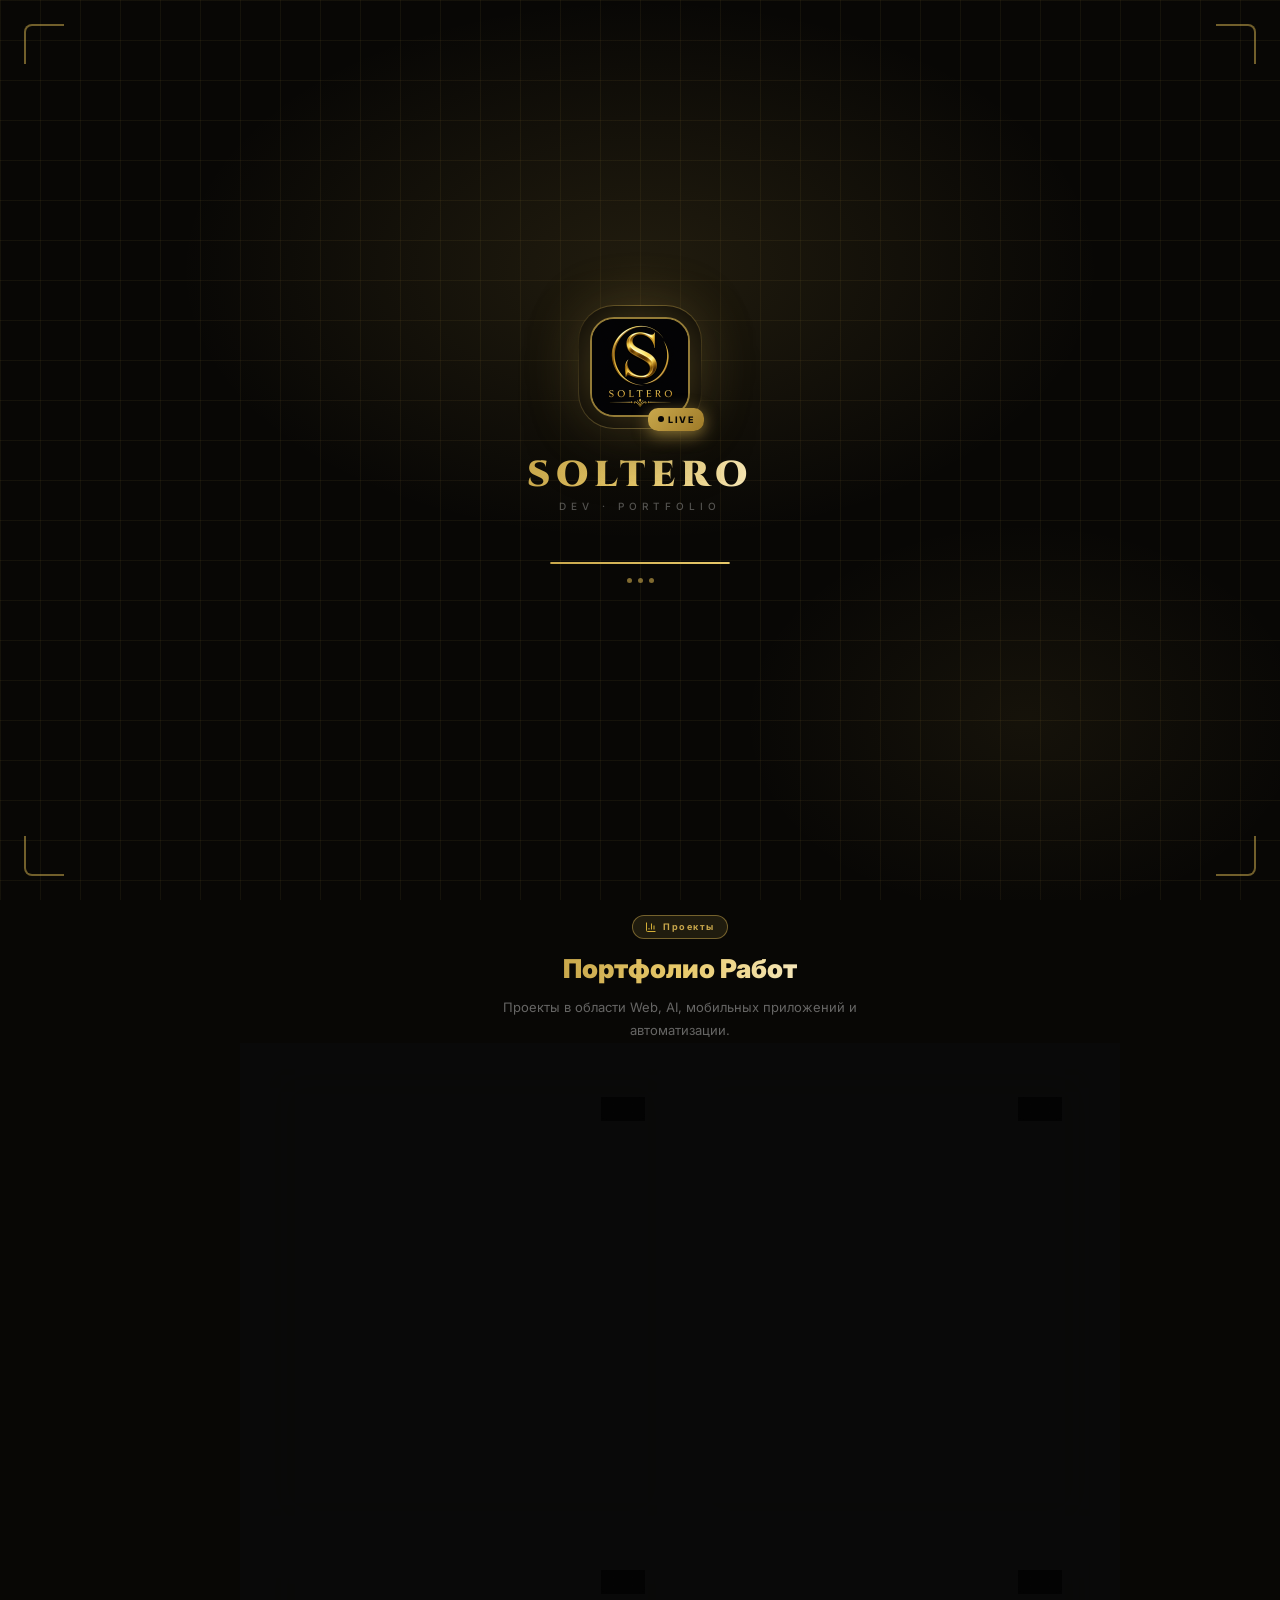
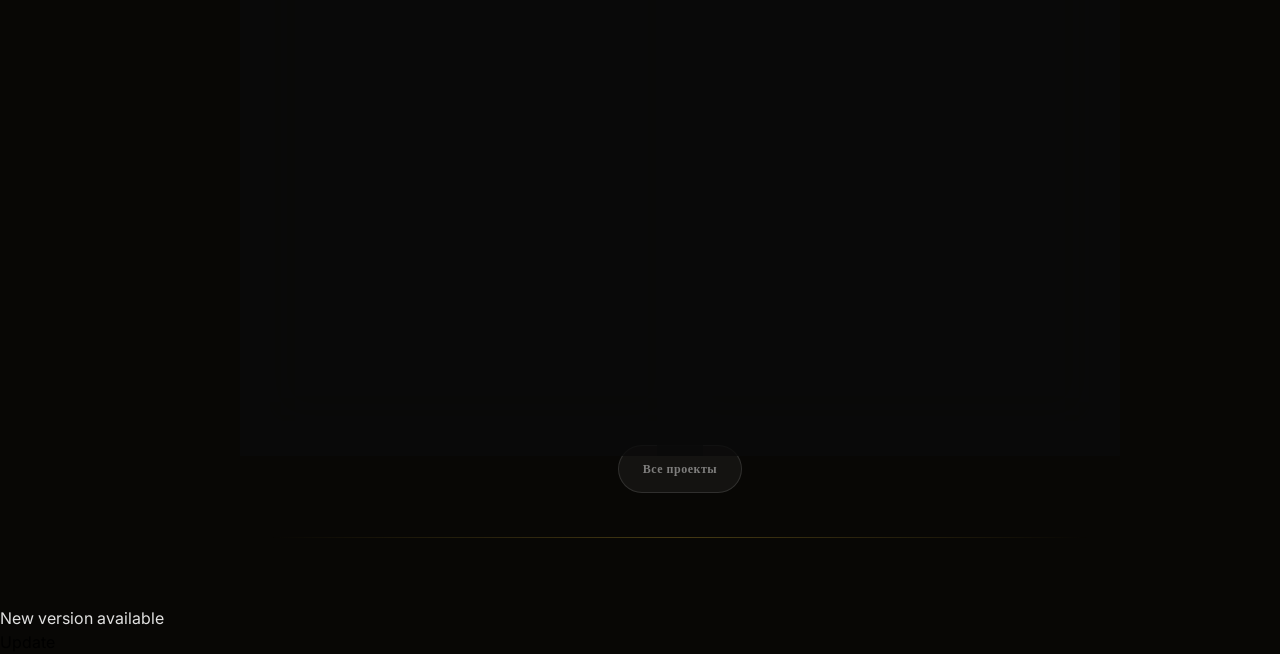
==== index.html @ d86be71a "Update index.html" ====
<!DOCTYPE html>
<html lang="ru" data-page="index">
<head>
  <meta charset="utf-8">
  <meta name="viewport" content="width=device-width, initial-scale=1.0">
  <title>Soltero Dev</title>
  <meta name="description" content="Soltero Dev — Full Stack & AI Developer. Web, Mobile & Automation solutions.">
  <meta name="theme-color" content="#080705">
  <meta name="mobile-web-app-capable" content="yes">
  <meta name="apple-mobile-web-app-capable" content="yes">
  <meta name="apple-mobile-web-app-status-bar-style" content="black-translucent">
  <meta name="apple-mobile-web-app-title" content="Soltero Dev">
  <!-- OG -->
  <meta property="og:title" content="Soltero Dev">
  <meta property="og:description" content="Full Stack & AI Developer — Web, Mobile & Automation.">
  <meta property="og:image" content="https://solteroo.github.io/Soltero/logo.png">
  <meta property="og:url" content="https://solteroo.github.io/Soltero/index.html">
  <meta property="og:type" content="website">
  <meta name="twitter:card" content="summary_large_image">
  <link rel="canonical" href="https://solteroo.github.io/Soltero/index.html">
  <link rel="icon" href="https://solteroo.github.io/Soltero/logo.png" type="image/png">
  <link rel="apple-touch-icon" href="https://solteroo.github.io/Soltero/logo.png">
  <link rel="manifest" href="https://solteroo.github.io/Soltero/manifest.json">
  <!-- Fonts: Cinzel (display) + Inter (body) + Raleway — shared across all pages via soltero.css -->
  <link rel="preconnect" href="https://fonts.googleapis.com">
  <link rel="preconnect" href="https://fonts.gstatic.com" crossorigin>
  <link href="https://fonts.googleapis.com/css2?family=Cinzel:wght@400;700;800;900&family=Inter:wght@400;500;600;700;800&family=Raleway:wght@400;500;600;700;800&display=swap" rel="stylesheet">
  <link rel="stylesheet" href="https://solteroo.github.io/Soltero/soltero.css">
  <!-- Schema -->
  <script type="application/ld+json">{"@context":"https://schema.org","@type":"WebSite","name":"Soltero Dev","url":"https://soltero.dev"}</script>
</head>
<body>

<!-- ── Scroll progress bar ─────────────────────────────────── -->
<div id="scroll-progress"><div id="scroll-progress-bar"></div></div>

<!-- ── PWA Splash (index only) ─────────────────────── -->
<div id="pwa-splash">
  <div class="splash-bg"></div>
  <div class="splash-grid"></div>
  <div class="splash-corner splash-corner-tl"></div>
  <div class="splash-corner splash-corner-tr"></div>
  <div class="splash-corner splash-corner-bl"></div>
  <div class="splash-corner splash-corner-br"></div>
  <div class="splash-logo-wrap">
    <div class="splash-ring"></div>
    <div class="splash-ring-mask"></div>
    <div class="splash-logo">
      <img src="https://solteroo.github.io/Soltero/logo.png" alt="Soltero Dev">
    </div>
    <div class="splash-badge">
      <div class="splash-badge-dot"></div>
      <span class="splash-badge-text">LIVE</span>
    </div>
  </div>
  <div class="splash-title">SOLTERO</div>
  <div class="splash-subtitle">DEV · PORTFOLIO</div>
  <div class="splash-loader">
    <div class="splash-progress-track"><div class="splash-progress-bar"></div></div>
    <div class="splash-dots">
      <div class="splash-dot"></div><div class="splash-dot"></div><div class="splash-dot"></div>
    </div>
  </div>
</div>

<!-- ── Ambient ───────────────────────────────────────── -->
<div class="bg-ambient"></div>

<!-- ── Header ───────────────────────────────────────── -->
<header class="header">
  <a href="index.html" class="header-logo">
    <div class="header-logo-icon">
      <img src="https://solteroo.github.io/Soltero/logo.png" alt="S">
    </div>
    <div class="header-logo-text">
      <div class="header-brand">SOLTERO</div>
      <div class="header-sub">DEV · PORTFOLIO</div>
    </div>
  </a>
  <div class="header-spacer"></div>
  <button class="lang-btn-trigger" onclick="openLangModal()" aria-label="Language">
    <span class="lang-flag" id="headerFlag">🇷🇺</span>
    <span class="lang-code" id="headerCode">RU</span>
    <svg class="lang-chevron" xmlns="http://www.w3.org/2000/svg" viewBox="0 0 24 24" fill="none" stroke-width="2" stroke-linecap="round" stroke-linejoin="round"><path d="m6 9 6 6 6-6"/></svg>
  </button>
</header>

<!-- ── Sidebar (desktop) ─────────────────────────────── -->
<nav class="sidebar">
  <a href="https://solteroo.github.io/Soltero/index.html" class="nav-item active">
    <div class="nav-icon"><svg xmlns="http://www.w3.org/2000/svg" viewBox="0 0 24 24" fill="none" stroke-width="2" stroke-linecap="round" stroke-linejoin="round"><path d="M15 21v-8a1 1 0 0 0-1-1h-4a1 1 0 0 0-1 1v8"/><path d="M3 10a2 2 0 0 1 .709-1.528l7-5.999a2 2 0 0 1 2.582 0l7 5.999A2 2 0 0 1 21 10v9a2 2 0 0 1-2 2H5a2 2 0 0 1-2-2z"/></svg></div>
    <span class="nav-label" data-i18n="navHome">Главная</span>
  </a>
  <a href="https://solteroo.github.io/Soltero/services.html" class="nav-item">
    <div class="nav-icon"><svg xmlns="http://www.w3.org/2000/svg" viewBox="0 0 24 24" fill="none" stroke-width="2" stroke-linecap="round" stroke-linejoin="round"><rect width="20" height="14" x="2" y="3" rx="2"/><line x1="8" x2="16" y1="21" y2="21"/><line x1="12" x2="12" y1="17" y2="21"/></svg></div>
    <span class="nav-label" data-i18n="navServices">Услуги</span>
  </a>
  <a href="https://solteroo.github.io/Soltero/projects.html" class="nav-item">
    <div class="nav-icon"><svg xmlns="http://www.w3.org/2000/svg" viewBox="0 0 24 24" fill="none" stroke-width="2" stroke-linecap="round" stroke-linejoin="round"><path d="m6 14 1.5-2.9A2 2 0 0 1 9.24 10H20a2 2 0 0 1 1.94 2.5l-1.54 6a2 2 0 0 1-1.95 1.5H4a2 2 0 0 1-2-2V5a2 2 0 0 1 2-2h3.9a2 2 0 0 1 1.69.9l.81 1.2a2 2 0 0 0 1.67.9H18a2 2 0 0 1 2 2v2"/></svg></div>
    <span class="nav-label" data-i18n="navProjects">Проекты</span>
  </a>
  <a href="https://solteroo.github.io/Soltero/contact.html" class="nav-item">
    <div class="nav-icon"><svg xmlns="http://www.w3.org/2000/svg" viewBox="0 0 24 24" fill="none" stroke-width="2" stroke-linecap="round" stroke-linejoin="round"><path d="M21 15a2 2 0 0 1-2 2H7l-4 4V5a2 2 0 0 1 2-2h14a2 2 0 0 1 2 2z"/></svg></div>
    <span class="nav-label" data-i18n="navContact">Контакты</span>
  </a>
  <a href="https://solteroo.github.io/Soltero/about.html" class="nav-item">
    <div class="nav-icon"><svg xmlns="http://www.w3.org/2000/svg" viewBox="0 0 24 24" fill="none" stroke-width="2" stroke-linecap="round" stroke-linejoin="round"><path d="M19 21v-2a4 4 0 0 0-4-4H9a4 4 0 0 0-4 4v2"/><circle cx="12" cy="7" r="4"/></svg></div>
    <span class="nav-label" data-i18n="navAbout">О нас</span>
  </a>
</nav>

<!-- ── Main ──────────────────────────────────────────── -->
<div class="main-wrap">
  <main class="page-content">
    <div class="page-inner">

      <!-- Hero Card -->
      <div class="card" style="padding:40px 28px 36px;margin-bottom:8px">
        <div class="card-glow-line"></div>
        <span class="corner corner-tl"></span><span class="corner corner-tr"></span>
        <span class="corner corner-bl"></span><span class="corner corner-br"></span>
        <div style="position:absolute;inset:0;background:radial-gradient(at 80% 20%,rgba(212,175,55,.06) 0%,transparent 50%),radial-gradient(at 20% 80%,rgba(212,175,55,.04) 0%,transparent 50%);pointer-events:none"></div>

        <!-- hero-inner gets flex-direction:column-reverse on ≤480px -->
        <div class="hero-inner" style="display:flex;align-items:flex-start;justify-content:space-between;gap:20px;position:relative">
          <!-- Text -->
          <div style="flex:1;min-width:0">
            <!-- FIX: badge-dot now green pulsing (availability indicator) -->
            <div class="badge" style="margin-bottom:18px">
              <div class="badge-dot"></div>
              <span data-i18n="heroAvailable">Доступен для работы</span>
            </div>
            <h1 style="font-family:'Cinzel',serif;font-weight:900;line-height:1.05;margin:0 0 6px">
              <span class="gold-shimmer" style="display:block;font-size:clamp(28px,7vw,50px);text-transform:uppercase;letter-spacing:4px">SOLTERO</span>
              <span style="display:block;font-size:clamp(28px,7vw,50px);color:rgba(255,255,255,.88);text-transform:uppercase;letter-spacing:4px">DEV</span>
            </h1>
            <div style="display:flex;align-items:center;gap:8px;margin:14px 0 16px;flex-wrap:wrap">
              <span style="background:linear-gradient(135deg,rgba(212,175,55,.15),rgba(212,175,55,.05));border:1px solid rgba(212,175,55,.4);border-radius:6px;padding:4px 10px;font-size:9px;font-weight:800;color:#D4AF37;letter-spacing:2px;text-transform:uppercase;font-family:'Cinzel',serif">PRO</span>
              <!-- FIX: Inter font for role/location — more readable at small size -->
              <span style="font-size:12px;color:rgba(255,255,255,.55);font-family:'Inter',sans-serif;font-weight:500" data-i18n="heroRole">Full Stack & AI Developer</span>
            </div>
            <p style="font-size:12px;color:rgba(255,255,255,.35);font-family:'Inter',sans-serif;line-height:1.8;margin-bottom:8px" data-i18n="heroLocation">Туркменистан · Удалённо</p>
            <p style="font-size:13px;color:rgba(255,255,255,.5);font-family:'Inter',sans-serif;line-height:1.85;margin-bottom:28px;max-width:300px" data-i18n="heroTagline">Web, Mobile & AI — от идеи до продакшна.</p>
            <!-- FIX: btn-primary = solid gold, btn-secondary = visible outline -->
            <div class="hero-actions" style="display:flex;align-items:center;gap:12px;flex-wrap:wrap">
              <a href="https://solteroo.github.io/Soltero/projects.js" class="btn-primary">
                <span data-i18n="heroBtnWork">Посмотреть работы</span>
                <svg width="13" height="13" viewBox="0 0 24 24" fill="none" stroke="currentColor" stroke-width="2.5"><path d="M5 12h14"/><path d="m12 5 7 7-7 7"/></svg>
              </a>
              <a href="https://solteroo.github.io/Soltero/contact.html" class="btn-secondary" data-i18n="heroBtnContact">Написать</a>
            </div>
          </div>
          <!-- Avatar -->
          <div class="avatar-wrap float-3d">
            <div class="avatar-ring"></div>
            <div class="avatar-ring-mask"></div>
            <div class="avatar-img" style="width:clamp(110px,22vw,155px);height:clamp(110px,22vw,155px)">
              <img src="https://solteroo.github.io/Soltero/logo.png" alt="Soltero Dev">
              <div style="position:absolute;inset:0;background:linear-gradient(transparent 60%,rgba(212,175,55,.15) 100%);pointer-events:none"></div>
            </div>
            <div class="avatar-stat" style="bottom:-16px;right:-16px">
              <div class="avatar-stat-num">24+</div>
              <div class="avatar-stat-lbl" data-i18n="statProjects">Проекты</div>
            </div>
            <div class="avatar-stat" style="top:-12px;left:-20px">
              <div class="avatar-stat-num">3+</div>
              <div class="avatar-stat-lbl" data-i18n="statYears">Лет</div>
            </div>
          </div>
        </div>

        <!-- Tech bar — Inter for tech names -->
        <div class="tech-bar" style="margin-top:32px">
          <div class="tech-item" style="color:#111;text-shadow:0 0 10px rgba(212,175,55,.376)">React</div>
          <div class="tech-item" style="color:#222;text-shadow:0 0 10px rgba(201,168,76,.376)">Python</div>
          <div class="tech-item" style="color:#333;text-shadow:0 0 10px rgba(255,215,0,.376)">OpenAI</div>
          <div class="tech-item" style="color:#444;text-shadow:0 0 10px rgba(232,184,75,.376)">Node.js</div>
          <div class="tech-item" style="color:#B8941F;text-shadow:0 0 10px rgba(184,148,31,.376)">Figma</div>
        </div>
      </div>

      <!-- Skills row -->
      <div class="section-divider">
        <div class="divider-line"></div>
        <div class="divider-icon">
          <div class="divider-diamond"></div>
          <div class="divider-diamond"></div>
        </div>
        <div class="divider-line right"></div>
      </div>
      <!-- FIX: skill buttons in 2-row wrap on mobile, 2×2 grid instead of horizontal scroll -->
      <div style="display:flex;gap:10px;justify-content:center;flex-wrap:wrap;margin-bottom:16px">
        <button class="skill-btn active" onclick="setSkill(this)"><div class="skill-btn-icon"><svg xmlns="http://www.w3.org/2000/svg" viewBox="0 0 24 24" fill="none" stroke-width="2" stroke-linecap="round" stroke-linejoin="round"><path d="M12 5a3 3 0 1 0-5.997.125 4 4 0 0 0-2.526 5.77 4 4 0 0 0 .556 6.588A4 4 0 1 0 12 18Z"/><path d="M12 5a3 3 0 1 1 5.997.125 4 4 0 0 1 2.526 5.77 4 4 0 0 1-.556 6.588A4 4 0 1 1 12 18Z"/></svg></div><span class="skill-btn-label" data-i18n="skillAi">AI</span></button>
        <button class="skill-btn" onclick="setSkill(this)"><div class="skill-btn-icon"><svg xmlns="http://www.w3.org/2000/svg" viewBox="0 0 24 24" fill="none" stroke-width="2" stroke-linecap="round" stroke-linejoin="round"><path d="m18 16 4-4-4-4"/><path d="m6 8-4 4 4 4"/><path d="m14.5 4-5 16"/></svg></div><span class="skill-btn-label" data-i18n="skillWeb">Web</span></button>
        <button class="skill-btn" onclick="setSkill(this)"><div class="skill-btn-icon"><svg xmlns="http://www.w3.org/2000/svg" viewBox="0 0 24 24" fill="none" stroke-width="2" stroke-linecap="round" stroke-linejoin="round"><circle cx="13.5" cy="6.5" r=".5" fill="currentColor"/><circle cx="17.5" cy="10.5" r=".5" fill="currentColor"/><circle cx="8.5" cy="7.5" r=".5" fill="currentColor"/><circle cx="6.5" cy="12.5" r=".5" fill="currentColor"/><path d="M12 2C6.5 2 2 6.5 2 12s4.5 10 10 10c.926 0 1.648-.746 1.648-1.688 0-.437-.18-.835-.437-1.125-.29-.289-.438-.652-.438-1.125a1.64 1.64 0 0 1 1.668-1.668h1.996c3.051 0 5.555-2.503 5.555-5.554C21.965 6.012 17.461 2 12 2z"/></svg></div><span class="skill-btn-label" data-i18n="skillDesign">Дизайн</span></button>
        <button class="skill-btn" onclick="setSkill(this)"><div class="skill-btn-icon"><svg xmlns="http://www.w3.org/2000/svg" viewBox="0 0 24 24" fill="none" stroke-width="2" stroke-linecap="round" stroke-linejoin="round"><path d="M4 14a1 1 0 0 1-.78-1.63l9.9-10.2a.5.5 0 0 1 .86.46l-1.92 6.02A1 1 0 0 0 13 10h7a1 1 0 0 1 .78 1.63l-9.9 10.2a.5.5 0 0 1-.86-.46l1.92-6.02A1 1 0 0 0 11 14z"/></svg></div><span class="skill-btn-label" data-i18n="skillAuto">Авто</span></button>
        <button class="skill-btn" onclick="setSkill(this)"><div class="skill-btn-icon"><svg xmlns="http://www.w3.org/2000/svg" viewBox="0 0 24 24" fill="none" stroke-width="2" stroke-linecap="round" stroke-linejoin="round"><rect width="14" height="20" x="5" y="2" rx="2" ry="2"/><path d="M12 18h.01"/></svg></div><span class="skill-btn-label" data-i18n="skillMobile">Мобил</span></button>
      </div>

      <!-- Stats — 8px spacing grid applied -->
      <div class="stats-row">
        <div class="stat-cell"><div class="stat-num">24+</div><div class="stat-lbl" data-i18n="statProjects">Проекты</div></div>
        <div class="stat-cell"><div class="stat-num">3+</div><div class="stat-lbl" data-i18n="statYears">Лет</div></div>
        <div class="stat-cell"><div class="stat-num">18+</div><div class="stat-lbl" data-i18n="statClients">Клиентов</div></div>
        <div class="stat-cell"><div class="stat-num">99%</div><div class="stat-lbl" data-i18n="statSatisfied">Довольных</div></div>
      </div>

      <!-- Projects preview -->
      <div class="section-divider">
        <div class="divider-line"></div>
        <div class="divider-icon">
          <div class="divider-diamond"></div>
          <div class="divider-diamond"></div>
        </div>
        <div class="divider-line right"></div>
      </div>
      <div style="text-align:center;margin-bottom:28px">
        <div class="badge" style="margin-bottom:14px;display:inline-flex">
          <svg width="12" height="12" viewBox="0 0 24 24" fill="none" stroke="#D4AF37" stroke-width="2"><path d="M3 3v16a2 2 0 0 0 2 2h16"/><path d="M18 17V9"/><path d="M13 17V5"/><path d="M8 17v-3"/></svg>
          <span data-i18n="sectionProjects">Проекты</span>
        </div>
        <h2 style="font-family:'Cinzel',serif;font-weight:900;font-size:clamp(18px,4vw,26px);color:#fff;margin:0 0 10px">
           <span class="gold-shimmer"> <span data-i18n="portfolioTitle">Портфолио</span>
           <span data-i18n="portfolioSub">Работ</span></span>
        </h2>
        <!-- FIX: Inter for body descriptions -->
        <p style="font-size:13px;font-family:'Inter',sans-serif;color:rgba(255,255,255,.38);max-width:360px;margin:0 auto;line-height:1.75" data-i18n="portfolioDesc">Проекты в области Web, AI, мобильных приложений и автоматизации.</p>
      </div>
      <div id="projectsGrid"></div>
      <div style="text-align:center;margin-top:24px">
        <a href="https://solteroo.github.io/Soltero/projects.html" class="btn-secondary" data-i18n="viewAllProjects">Все проекты</a>
      </div>

      <!-- Divider -->
      <div style="height:1px;background:linear-gradient(90deg,transparent,rgba(212,175,55,.3),transparent);margin:44px 0"></div>

    </div>
  </main>
</div>

<!-- ── Bottom Nav ────────────────────────────────────── -->
<nav class="bottom-nav">
  <a href="https://solteroo.github.io/Soltero/index.html" class="bnav-item active">
    <div class="bnav-icon"><svg xmlns="http://www.w3.org/2000/svg" viewBox="0 0 24 24" fill="none" stroke-width="2" stroke-linecap="round" stroke-linejoin="round"><path d="M15 21v-8a1 1 0 0 0-1-1h-4a1 1 0 0 0-1 1v8"/><path d="M3 10a2 2 0 0 1 .709-1.528l7-5.999a2 2 0 0 1 2.582 0l7 5.999A2 2 0 0 1 21 10v9a2 2 0 0 1-2 2H5a2 2 0 0 1-2-2z"/></svg></div>
    <span class="bnav-label" data-i18n="navHome">Главная</span>
  </a>
  <a href="https://solteroo.github.io/Soltero/services.html" class="bnav-item">
    <div class="bnav-icon"><svg xmlns="http://www.w3.org/2000/svg" viewBox="0 0 24 24" fill="none" stroke-width="2" stroke-linecap="round" stroke-linejoin="round"><rect width="20" height="14" x="2" y="3" rx="2"/><line x1="8" x2="16" y1="21" y2="21"/><line x1="12" x2="12" y1="17" y2="21"/></svg></div>
    <span class="bnav-label" data-i18n="navServices">Услуги</span>
  </a>
  <a href="https://solteroo.github.io/Soltero/projects.html" class="bnav-item">
    <div class="bnav-icon"><svg xmlns="http://www.w3.org/2000/svg" viewBox="0 0 24 24" fill="none" stroke-width="2" stroke-linecap="round" stroke-linejoin="round"><path d="m6 14 1.5-2.9A2 2 0 0 1 9.24 10H20a2 2 0 0 1 1.94 2.5l-1.54 6a2 2 0 0 1-1.95 1.5H4a2 2 0 0 1-2-2V5a2 2 0 0 1 2-2h3.9a2 2 0 0 1 1.69.9l.81 1.2a2 2 0 0 0 1.67.9H18a2 2 0 0 1 2 2v2"/></svg></div>
    <span class="bnav-label" data-i18n="navProjects">Проекты</span>
  </a>
  <a href="https://solteroo.github.io/Soltero/contact.html" class="bnav-item">
    <div class="bnav-icon"><svg xmlns="http://www.w3.org/2000/svg" viewBox="0 0 24 24" fill="none" stroke-width="2" stroke-linecap="round" stroke-linejoin="round"><path d="M21 15a2 2 0 0 1-2 2H7l-4 4V5a2 2 0 0 1 2-2h14a2 2 0 0 1 2 2z"/></svg></div>
    <span class="bnav-label" data-i18n="navContact">Контакты</span>
  </a>
  <a href="https://solteroo.github.io/Soltero/about.html" class="bnav-item">
    <div class="bnav-icon"><svg xmlns="http://www.w3.org/2000/svg" viewBox="0 0 24 24" fill="none" stroke-width="2" stroke-linecap="round" stroke-linejoin="round"><path d="M19 21v-2a4 4 0 0 0-4-4H9a4 4 0 0 0-4 4v2"/><circle cx="12" cy="7" r="4"/></svg></div>
    <span class="bnav-label" data-i18n="navAbout">О нас</span>
  </a>
</nav>

<!-- ── Lang overlay ──────────────────────────────────── -->
<div id="lang-overlay">
  <div class="lang-modal">
    <div class="lang-modal-title" data-i18n="chooseLang">Выберите язык</div>
    <div class="lang-options">
      <div class="lang-option" data-lang="tk" onclick="setLang('tk')">
        <span class="lang-option-flag">🇹🇲</span>
        <span class="lang-option-name">Türkmençe</span>
        <svg class="lang-option-check" width="16" height="16" viewBox="0 0 24 24" fill="none" stroke="currentColor" stroke-width="2.5"><path d="m20 6-11 11-5-5"/></svg>
      </div>
      <div class="lang-option active" data-lang="ru" onclick="setLang('ru')">
        <span class="lang-option-flag">🇷🇺</span>
        <span class="lang-option-name">Русский</span>
        <svg class="lang-option-check" width="16" height="16" viewBox="0 0 24 24" fill="none" stroke="currentColor" stroke-width="2.5"><path d="m20 6-11 11-5-5"/></svg>
      </div>
      <div class="lang-option" data-lang="en" onclick="setLang('en')">
        <span class="lang-option-flag">🇬🇧</span>
        <span class="lang-option-name">English</span>
        <svg class="lang-option-check" width="16" height="16" viewBox="0 0 24 24" fill="none" stroke="currentColor" stroke-width="2.5"><path d="m20 6-11 11-5-5"/></svg>
      </div>
    </div>
  </div>
</div>

<!-- ── Scripts ───────────────────────────────────────── -->
<script src="https://solteroo.github.io/Soltero/pwa.js"></script>
<script src="https://solteroo.github.io/Soltero/i18n.js"></script>
<script src="https://solteroo.github.io/Soltero/projects.js"></script>
<script src="https://solteroo.github.io/Soltero/app.js"></script>
<script>
  // Skill button toggle
  function setSkill(btn) {
    document.querySelectorAll(".skill-btn").forEach(b => b.classList.remove("active"));
    btn.classList.add("active");
  }

  // Scroll progress bar
  window.addEventListener("scroll", () => {
    const scrollTop = window.scrollY;
    const docHeight = document.documentElement.scrollHeight - window.innerHeight;
    const pct = docHeight > 0 ? (scrollTop / docHeight) * 100 : 0;
    const bar = document.getElementById("scroll-progress-bar");
    if (bar) bar.style.width = pct + "%";
  }, { passive: true });

  // PWA splash
  window.addEventListener("load", () => {
    setTimeout(() => {
      const s = document.getElementById("pwa-splash");
      if (s) {
        s.classList.add("hidden");
        setTimeout(() => s.remove(), 700);
      }
    }, 2200);
  });
  if ('serviceWorker' in navigator) {
  navigator.serviceWorker.register('https://solteroo.github.io/Soltero/sw.js')
  }
</script>
</body>
</html>
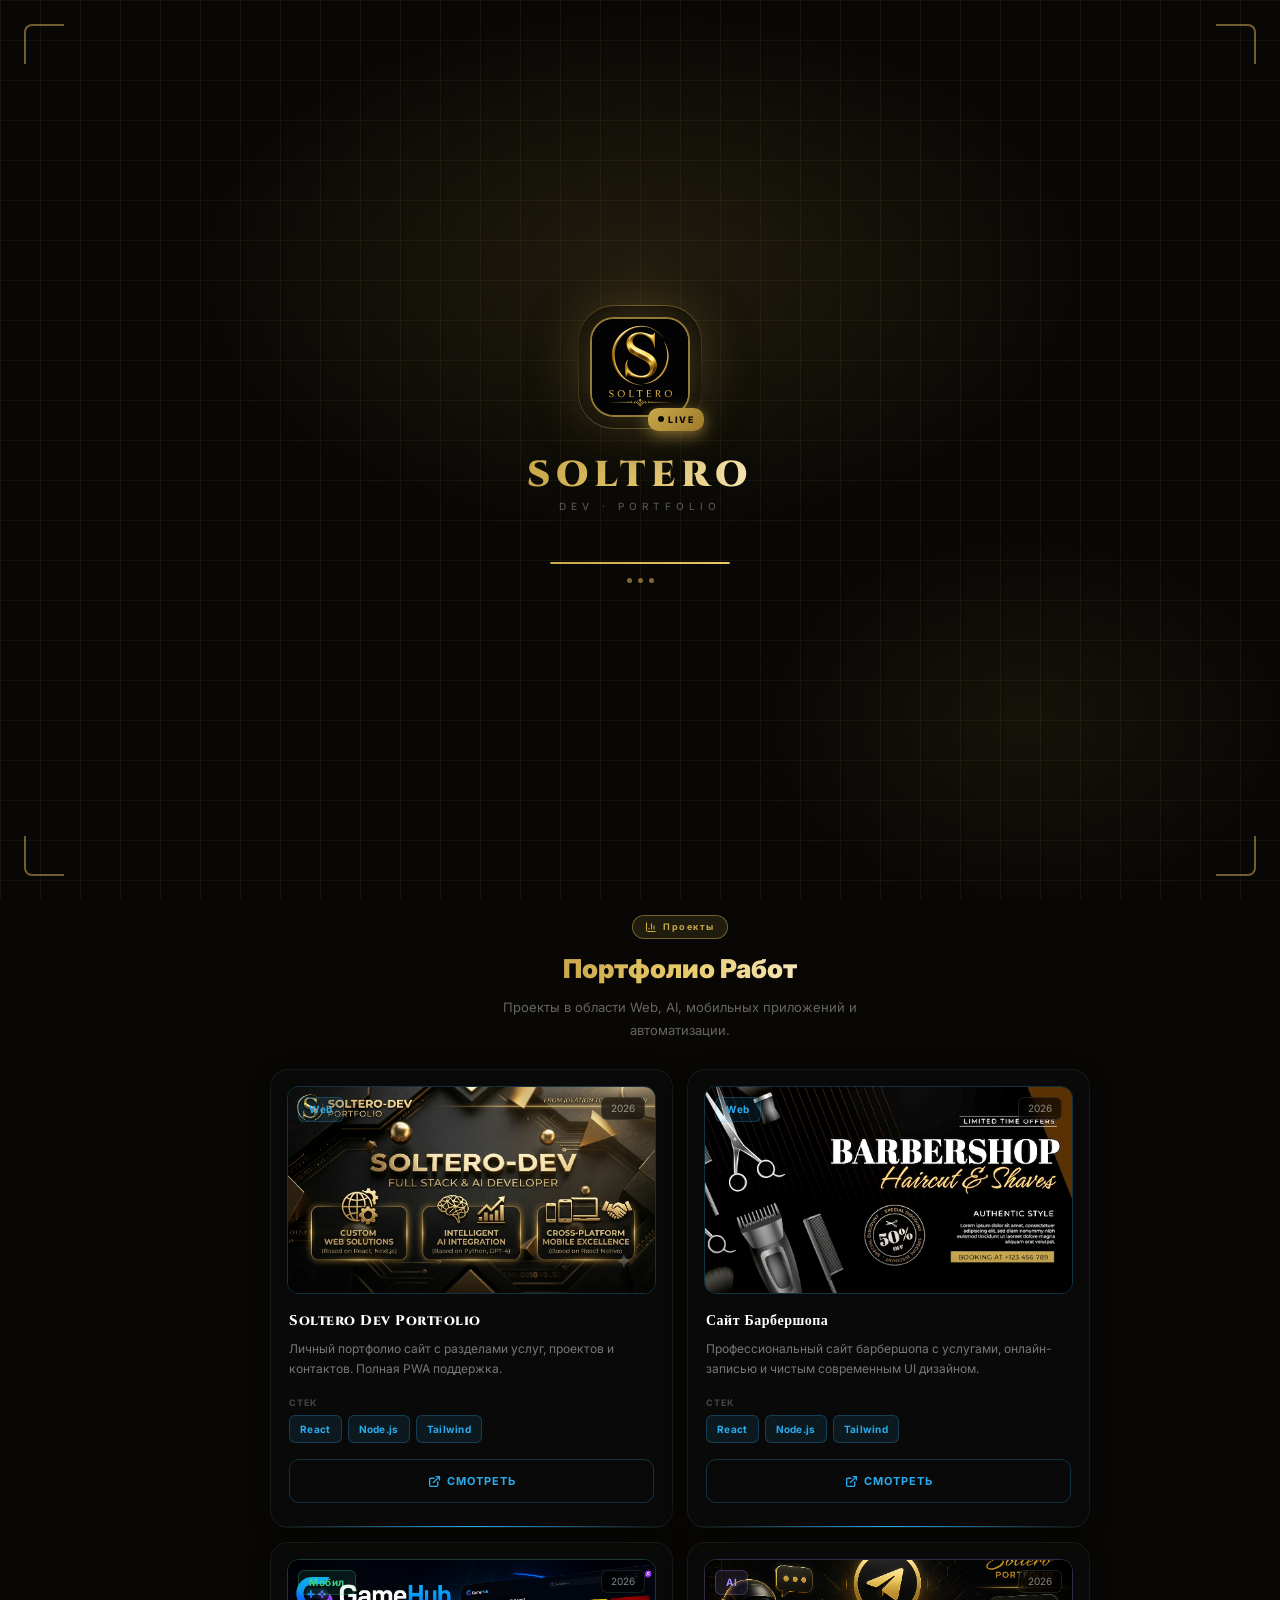
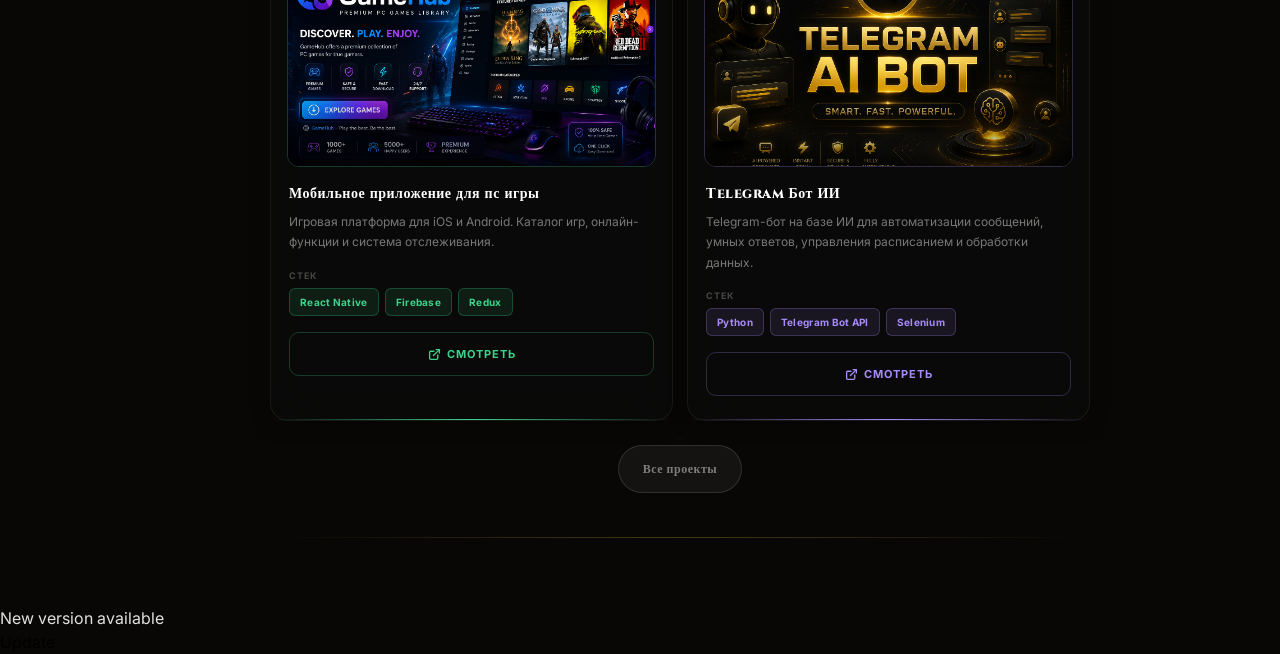
==== commit 40e24f7f: "Update index.html" ====
--- a/index.html
+++ b/index.html
@@ -143,7 +143,7 @@
             <p style="font-size:13px;color:rgba(255,255,255,.5);font-family:'Inter',sans-serif;line-height:1.85;margin-bottom:28px;max-width:300px" data-i18n="heroTagline">Web, Mobile & AI — от идеи до продакшна.</p>
             <!-- FIX: btn-primary = solid gold, btn-secondary = visible outline -->
             <div class="hero-actions" style="display:flex;align-items:center;gap:12px;flex-wrap:wrap">
-              <a href="https://solteroo.github.io/Soltero/projects.js" class="btn-primary">
+              <a href="https://solteroo.github.io/Soltero/projects.js?v=1" class="btn-primary">
                 <span data-i18n="heroBtnWork">Посмотреть работы</span>
                 <svg width="13" height="13" viewBox="0 0 24 24" fill="none" stroke="currentColor" stroke-width="2.5"><path d="M5 12h14"/><path d="m12 5 7 7-7 7"/></svg>
               </a>
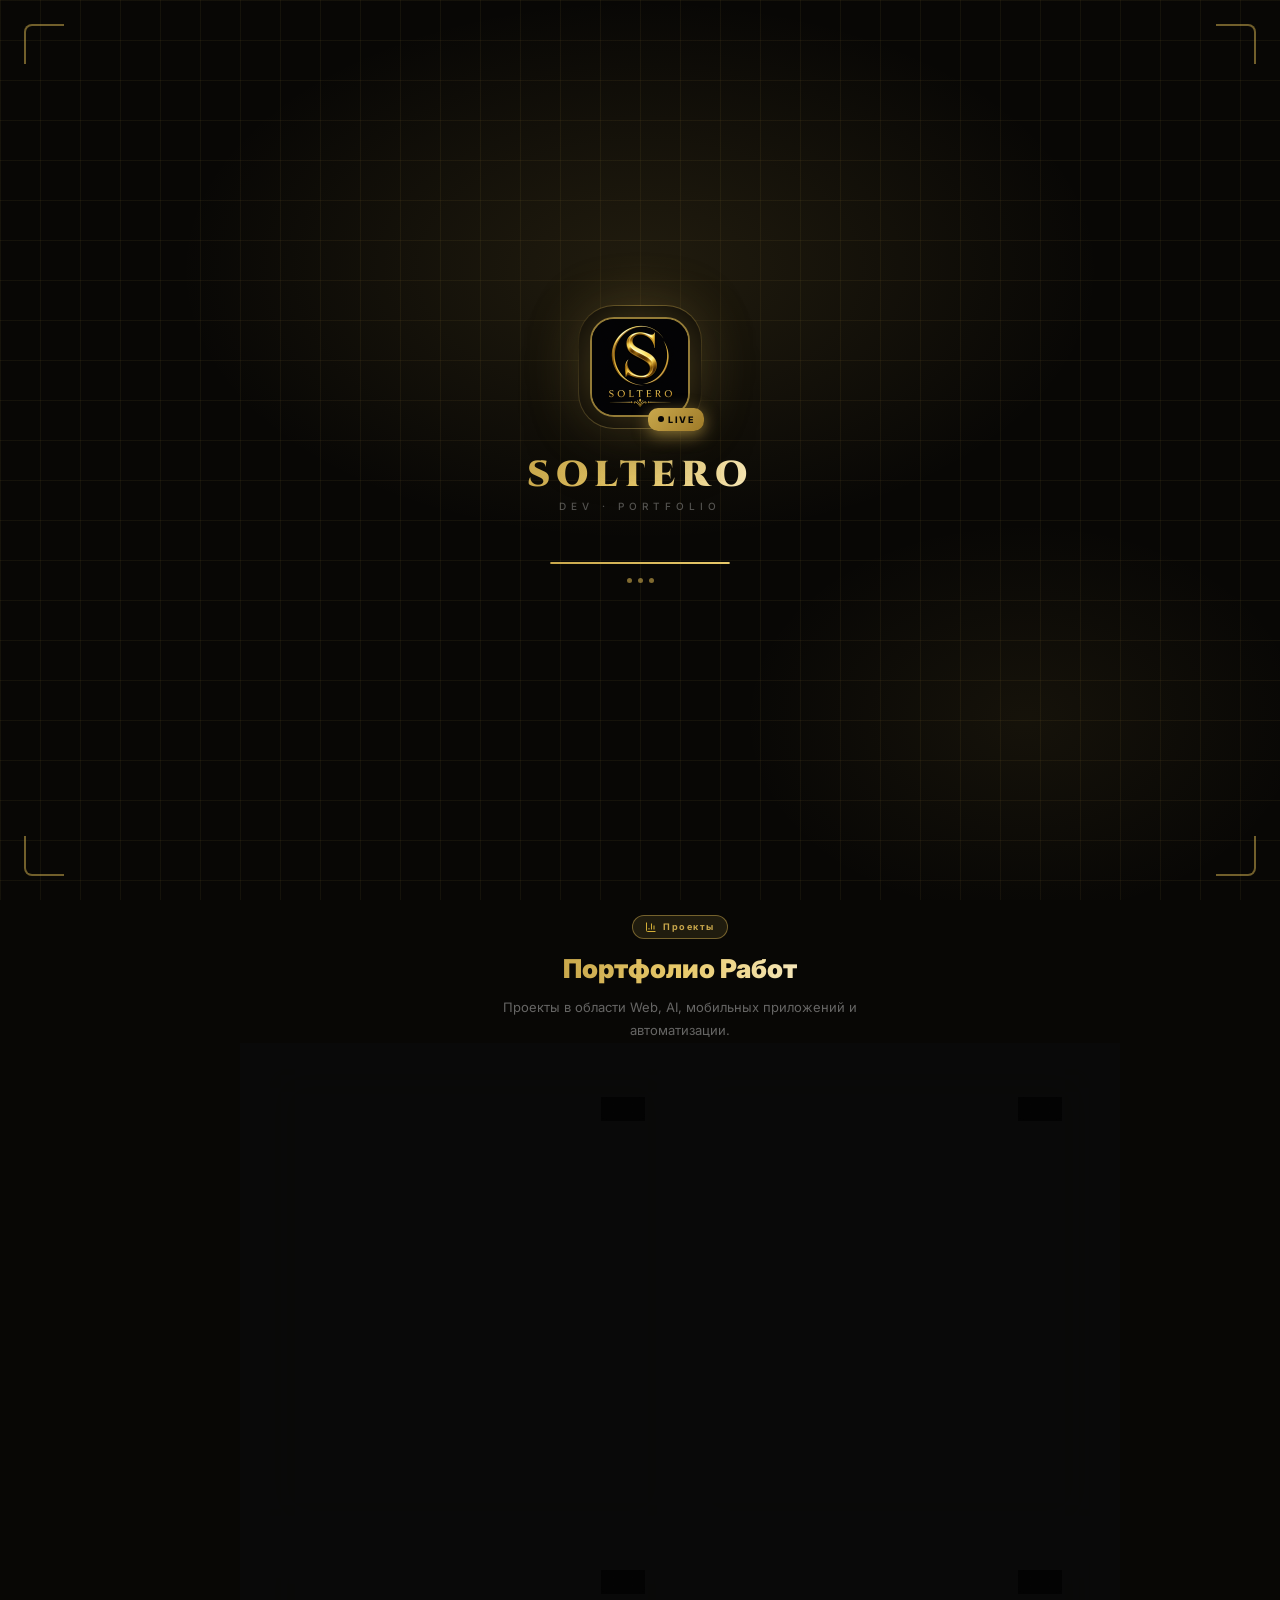
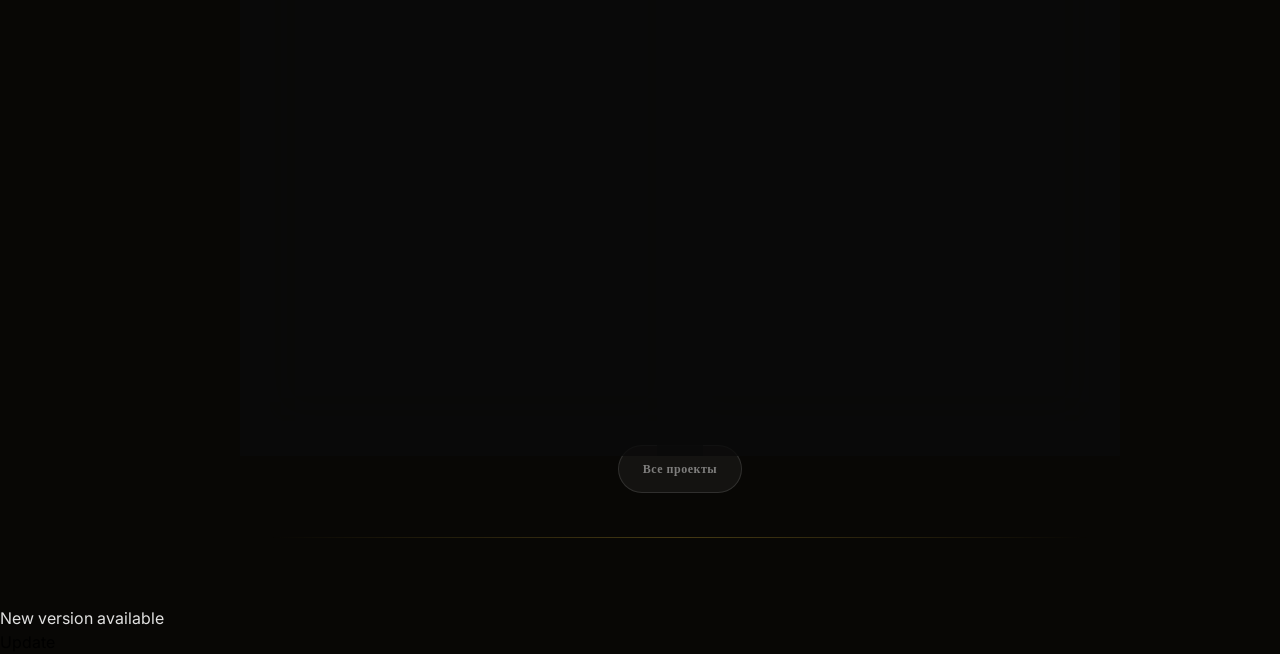
==== commit f757c888: "Update index.html" ====
--- a/index.html
+++ b/index.html
@@ -14,10 +14,10 @@
   <meta property="og:title" content="Soltero Dev">
   <meta property="og:description" content="Full Stack & AI Developer — Web, Mobile & Automation.">
   <meta property="og:image" content="https://solteroo.github.io/Soltero/logo.png">
-  <meta property="og:url" content="https://solteroo.github.io/Soltero/index.html">
+  <meta property="og:url" content="https://solteroo.github.io/Soltero/">
   <meta property="og:type" content="website">
   <meta name="twitter:card" content="summary_large_image">
-  <link rel="canonical" href="https://solteroo.github.io/Soltero/index.html">
+  <link rel="canonical" href="https://solteroo.github.io/Soltero/">
   <link rel="icon" href="https://solteroo.github.io/Soltero/logo.png" type="image/png">
   <link rel="apple-touch-icon" href="https://solteroo.github.io/Soltero/logo.png">
   <link rel="manifest" href="https://solteroo.github.io/Soltero/manifest.json">
@@ -68,7 +68,7 @@
 
 <!-- ── Header ───────────────────────────────────────── -->
 <header class="header">
-  <a href="index.html" class="header-logo">
+  <a href="https://solteroo.github.io/Soltero/" class="header-logo">
     <div class="header-logo-icon">
       <img src="https://solteroo.github.io/Soltero/logo.png" alt="S">
     </div>
@@ -143,7 +143,7 @@
             <p style="font-size:13px;color:rgba(255,255,255,.5);font-family:'Inter',sans-serif;line-height:1.85;margin-bottom:28px;max-width:300px" data-i18n="heroTagline">Web, Mobile & AI — от идеи до продакшна.</p>
             <!-- FIX: btn-primary = solid gold, btn-secondary = visible outline -->
             <div class="hero-actions" style="display:flex;align-items:center;gap:12px;flex-wrap:wrap">
-              <a href="https://solteroo.github.io/Soltero/projects.js?v=1" class="btn-primary">
+              <a href="https://solteroo.github.io/Soltero/projects.html" class="btn-primary">
                 <span data-i18n="heroBtnWork">Посмотреть работы</span>
                 <svg width="13" height="13" viewBox="0 0 24 24" fill="none" stroke="currentColor" stroke-width="2.5"><path d="M5 12h14"/><path d="m12 5 7 7-7 7"/></svg>
               </a>
@@ -240,7 +240,7 @@
 
 <!-- ── Bottom Nav ────────────────────────────────────── -->
 <nav class="bottom-nav">
-  <a href="https://solteroo.github.io/Soltero/index.html" class="bnav-item active">
+  <a href="https://solteroo.github.io/Soltero/" class="bnav-item active">
     <div class="bnav-icon"><svg xmlns="http://www.w3.org/2000/svg" viewBox="0 0 24 24" fill="none" stroke-width="2" stroke-linecap="round" stroke-linejoin="round"><path d="M15 21v-8a1 1 0 0 0-1-1h-4a1 1 0 0 0-1 1v8"/><path d="M3 10a2 2 0 0 1 .709-1.528l7-5.999a2 2 0 0 1 2.582 0l7 5.999A2 2 0 0 1 21 10v9a2 2 0 0 1-2 2H5a2 2 0 0 1-2-2z"/></svg></div>
     <span class="bnav-label" data-i18n="navHome">Главная</span>
   </a>
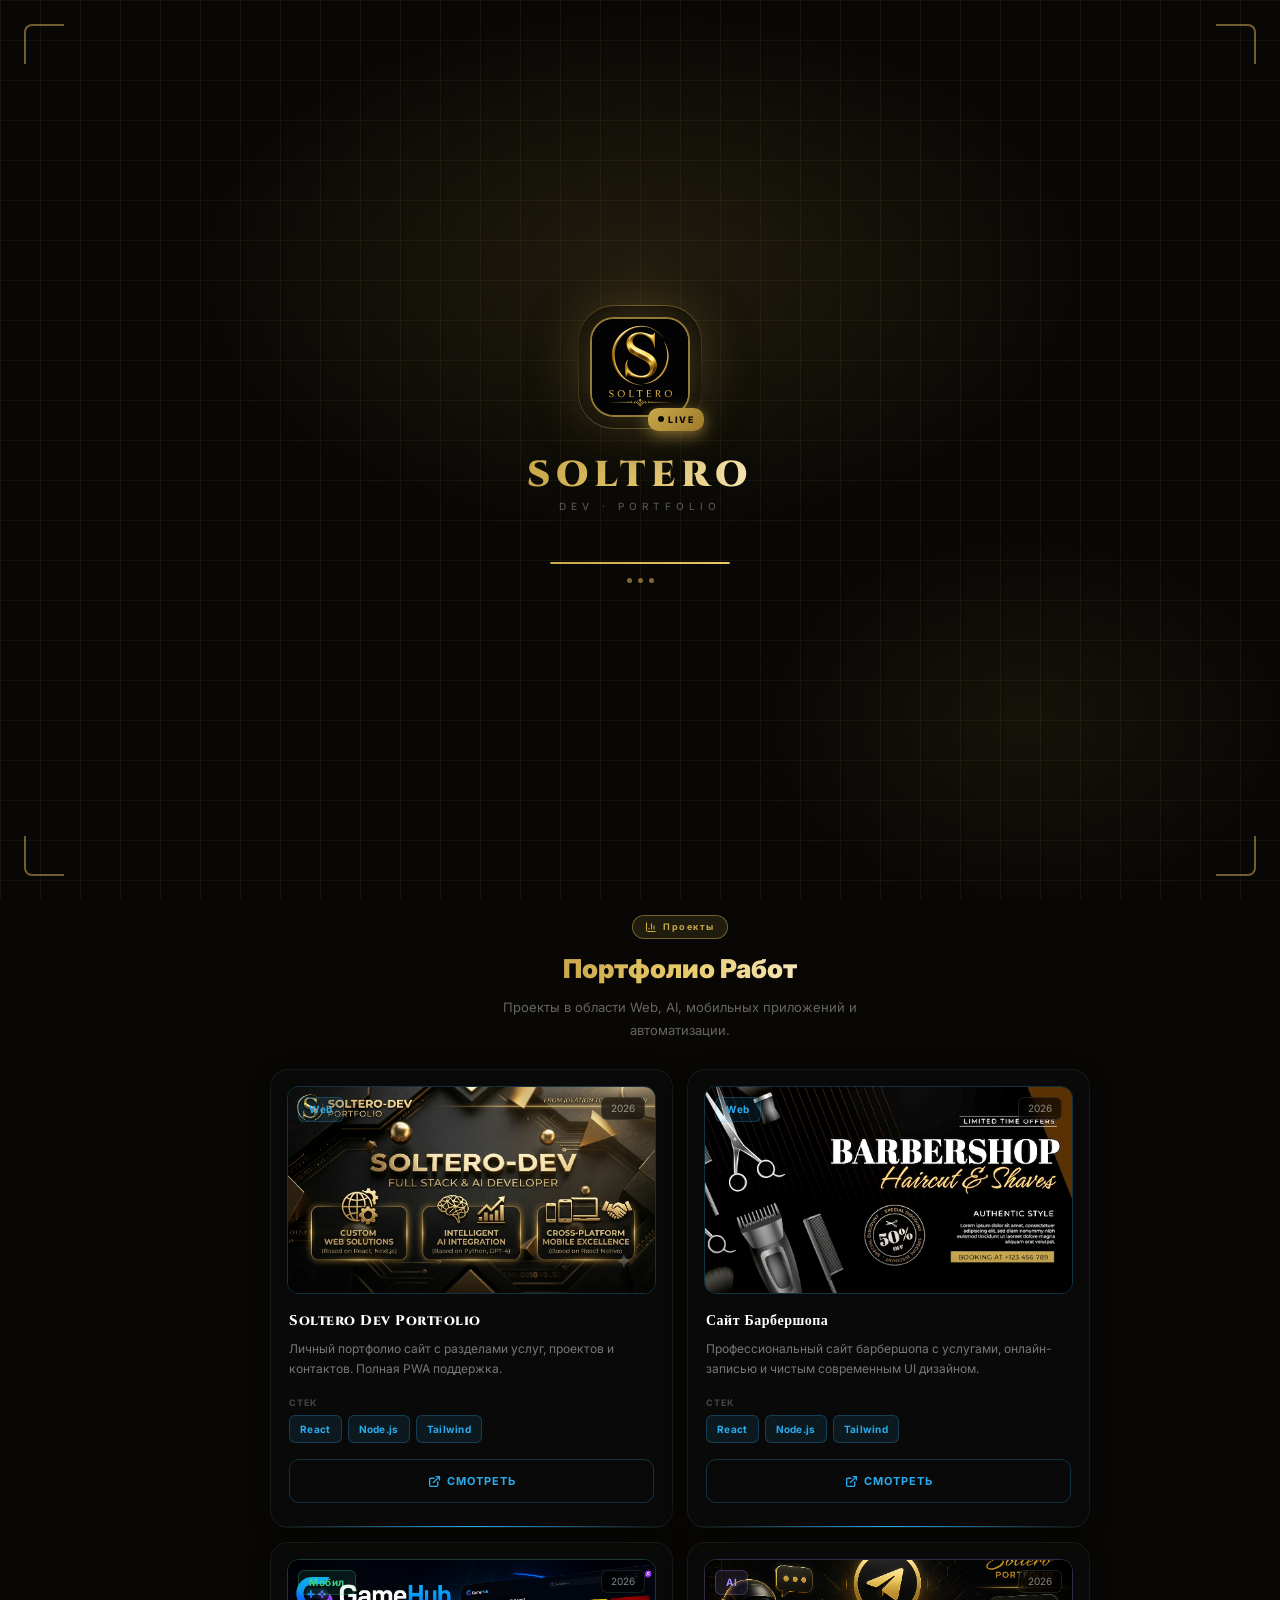
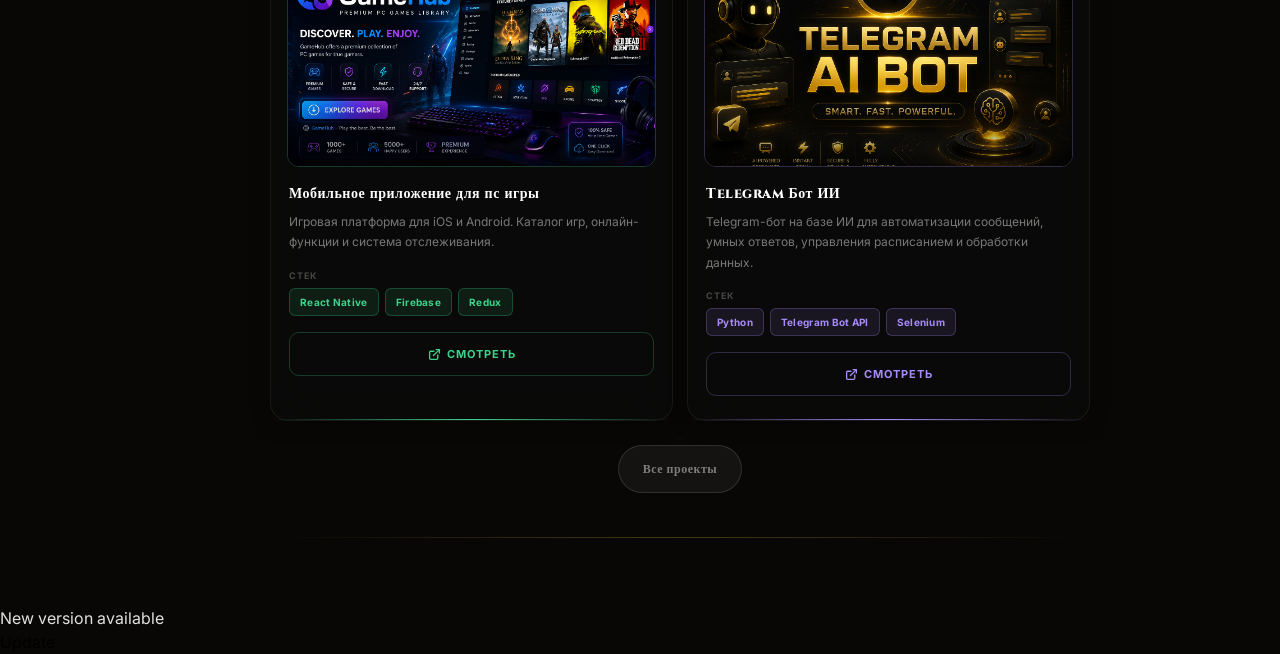
==== commit 6572a66d: "Update index.html" ====
--- a/index.html
+++ b/index.html
@@ -1,5 +1,5 @@
 <!DOCTYPE html>
-<html lang="ru" data-page="index">
+<html lang="en" data-page="index">
 <head>
   <meta charset="utf-8">
   <meta name="viewport" content="width=device-width, initial-scale=1.0">
@@ -27,7 +27,86 @@
   <link href="https://fonts.googleapis.com/css2?family=Cinzel:wght@400;700;800;900&family=Inter:wght@400;500;600;700;800&family=Raleway:wght@400;500;600;700;800&display=swap" rel="stylesheet">
   <link rel="stylesheet" href="https://solteroo.github.io/Soltero/soltero.css">
   <!-- Schema -->
-  <script type="application/ld+json">{"@context":"https://schema.org","@type":"WebSite","name":"Soltero Dev","url":"https://soltero.dev"}</script>
+  <script type="application/ld+json">
+{
+  "@context": "https://schema.org",
+  "@graph": [
+
+    {
+      "@type": "Person",
+      "@id": "https://solteroo.github.io/Soltero/#person",
+      "name": "Soltero Dev",
+      "url": "https://solteroo.github.io/Soltero/",
+      "image": "https://solteroo.github.io/Soltero/logo.png",
+      "jobTitle": "Frontend Developer",
+      "description": "Frontend developer specializing in modern web applications, UI/UX design and PWA development.",
+      "knowsAbout": [
+        "HTML",
+        "CSS",
+        "JavaScript",
+        "React",
+        "UI/UX Design",
+        "PWA"
+      ],
+      "sameAs": [
+        "https://github.com/Solteroo",
+        "https://t.me/solterodev"
+      ]
+    },
+
+    {
+      "@type": "Organization",
+      "@id": "https://solteroo.github.io/Soltero/#organization",
+      "name": "Soltero Dev Studio",
+      "url": "https://solteroo.github.io/Soltero/",
+      "logo": "https://solteroo.github.io/Soltero/logo.png",
+      "description": "Independent web development studio focused on modern frontend solutions and creative UI design.",
+      "founder": {
+        "@id": "https://solteroo.github.io/Soltero/#person"
+      },
+      "sameAs": [
+        "https://github.com/Solteroo",
+        "https://t.me/solterodev"
+      ]
+    },
+
+    {
+      "@type": "WebSite",
+      "@id": "https://solteroo.github.io/Soltero/#website",
+      "url": "https://solteroo.github.io/Soltero/",
+      "name": "Soltero Dev Portfolio",
+      "description": "Official portfolio website of Soltero Dev",
+      "publisher": {
+        "@id": "https://solteroo.github.io/Soltero/#organization"
+      },
+      "potentialAction": {
+        "@type": "SearchAction",
+        "target": "https://solteroo.github.io/Soltero/?q={search_term_string}",
+        "query-input": "required name=search_term_string"
+      }
+    },
+
+    {
+      "@type": "WebPage",
+      "@id": "https://solteroo.github.io/Soltero/#webpage",
+      "url": "https://solteroo.github.io/Soltero/",
+      "name": "Soltero Dev Portfolio - Home",
+      "isPartOf": {
+        "@id": "https://solteroo.github.io/Soltero/#website"
+      },
+      "about": {
+        "@id": "https://solteroo.github.io/Soltero/#person"
+      },
+      "primaryEntityOfPage": {
+        "@id": "https://solteroo.github.io/Soltero/#person"
+      },
+      "description": "Portfolio homepage of Soltero Dev showcasing projects and skills.",
+      "inLanguage": "en"
+    }
+
+  ]
+}
+  </script>
 </head>
 <body>
 
@@ -171,10 +250,10 @@
 
         <!-- Tech bar — Inter for tech names -->
         <div class="tech-bar" style="margin-top:32px">
-          <div class="tech-item" style="color:#111;text-shadow:0 0 10px rgba(212,175,55,.376)">React</div>
-          <div class="tech-item" style="color:#222;text-shadow:0 0 10px rgba(201,168,76,.376)">Python</div>
-          <div class="tech-item" style="color:#333;text-shadow:0 0 10px rgba(255,215,0,.376)">OpenAI</div>
-          <div class="tech-item" style="color:#444;text-shadow:0 0 10px rgba(232,184,75,.376)">Node.js</div>
+          <div class="tech-item" style="color:#B8941F;text-shadow:0 0 10px rgba(212,175,55,.376)">React</div>
+          <div class="tech-item" style="color:#B8941F;text-shadow:0 0 10px rgba(201,168,76,.376)">Python</div>
+          <div class="tech-item" style="color:#B8941F;text-shadow:0 0 10px rgba(255,215,0,.376)">OpenAI</div>
+          <div class="tech-item" style="color:#B8941F;text-shadow:0 0 10px rgba(232,184,75,.376)">Node.js</div>
           <div class="tech-item" style="color:#B8941F;text-shadow:0 0 10px rgba(184,148,31,.376)">Figma</div>
         </div>
       </div>
@@ -287,10 +366,10 @@
 </div>
 
 <!-- ── Scripts ───────────────────────────────────────── -->
-<script src="https://solteroo.github.io/Soltero/pwa.js"></script>
 <script src="https://solteroo.github.io/Soltero/i18n.js"></script>
 <script src="https://solteroo.github.io/Soltero/projects.js"></script>
 <script src="https://solteroo.github.io/Soltero/app.js"></script>
+<script src="https://solteroo.github.io/Soltero/pwa.js"></script>
 <script>
   // Skill button toggle
   function setSkill(btn) {
@@ -321,5 +400,6 @@
   navigator.serviceWorker.register('https://solteroo.github.io/Soltero/sw.js')
   }
 </script>
+  <script src="https://cdn.jsdelivr.net/npm/bootstrap@5.3.3/dist/js/bootstrap.bundle.min.js"></script>
 </body>
 </html>
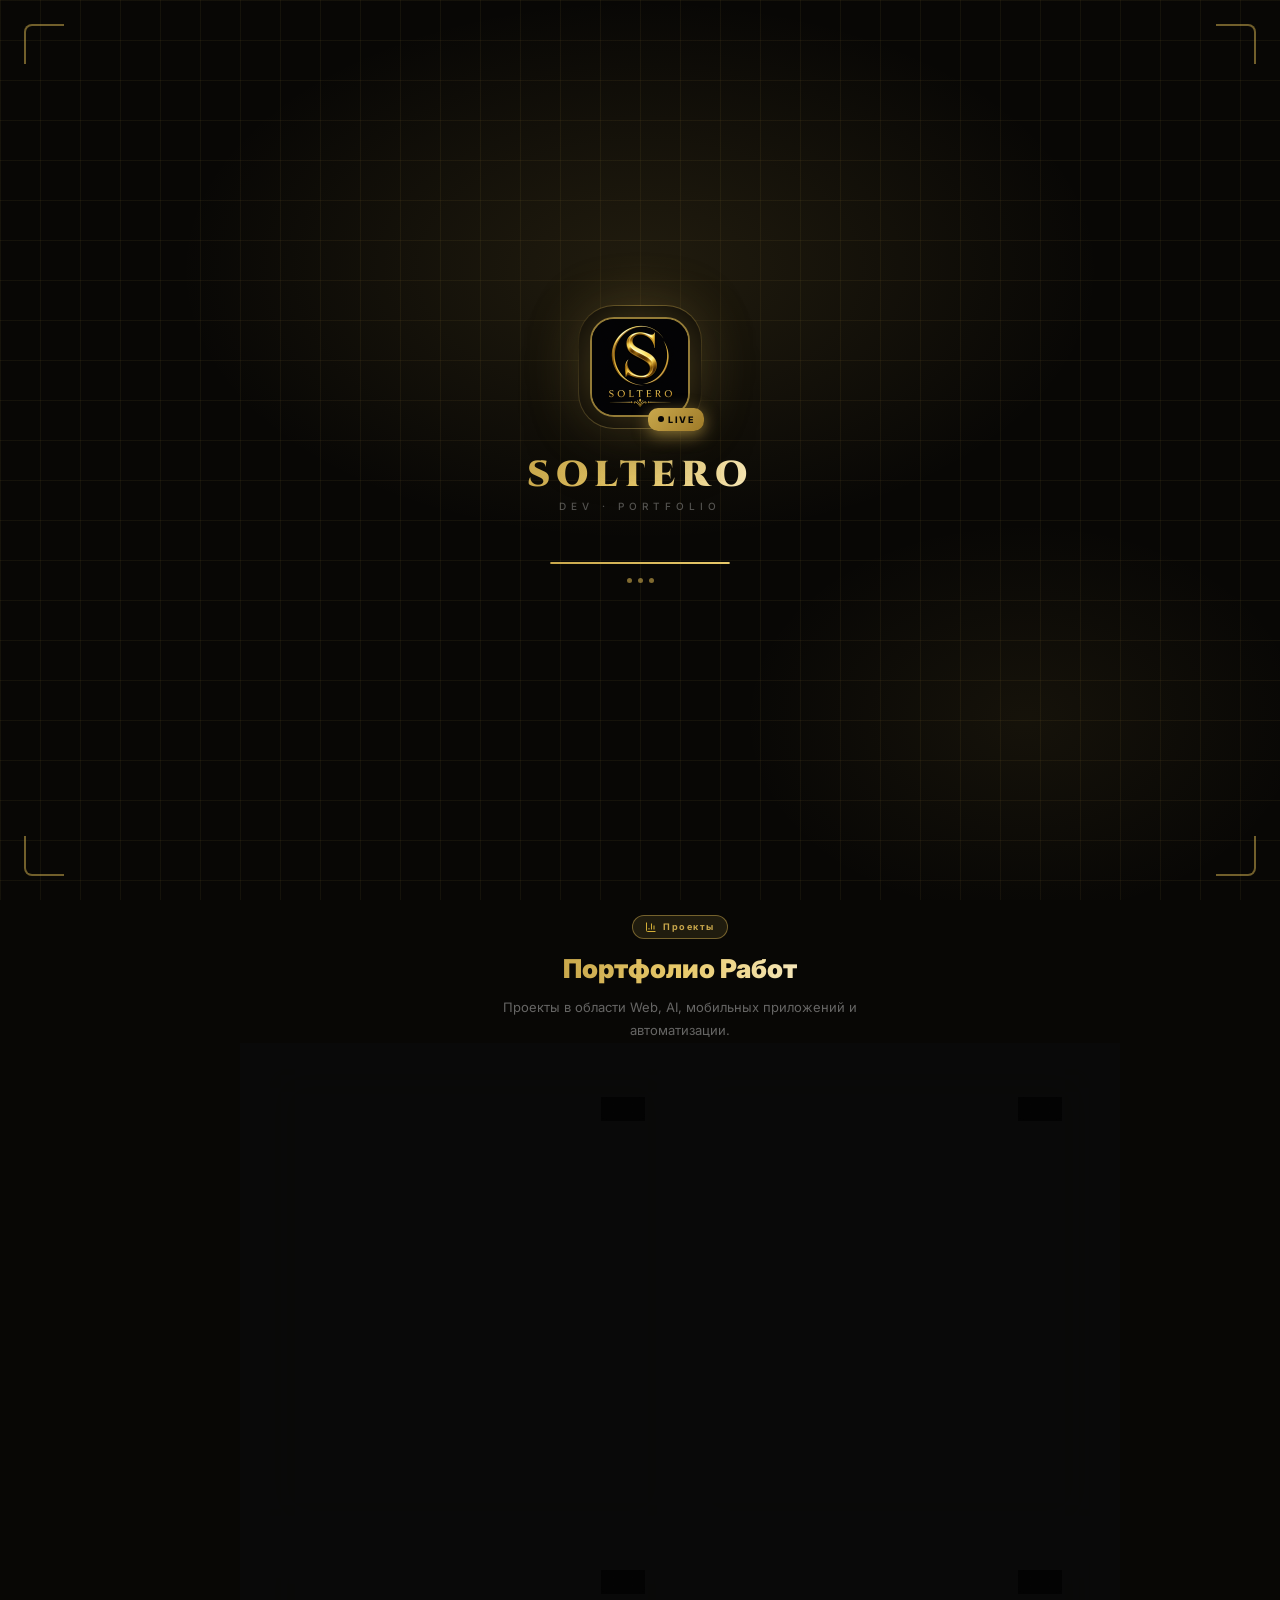
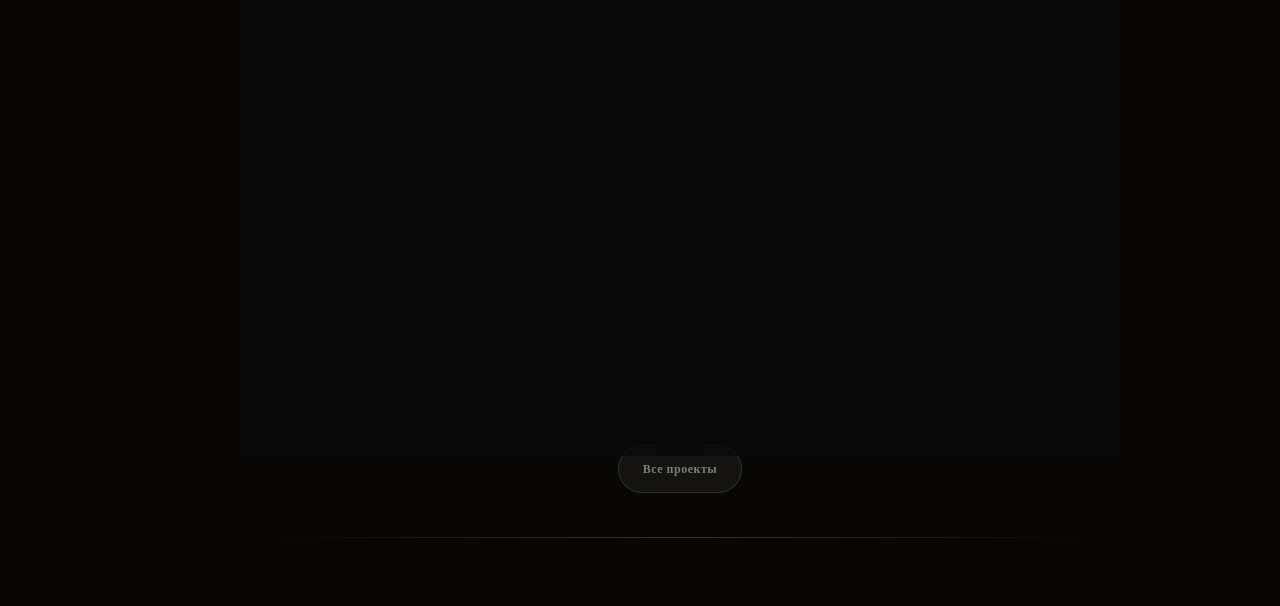
==== commit 2762223a: "Update index.html" ====
--- a/index.html
+++ b/index.html
@@ -34,7 +34,7 @@
 
     {
       "@type": "Person",
-      "@id": "https://solteroo.github.io/Soltero/#person",
+      "@id": "https://solteroo.github.io/Soltero/",
       "name": "Soltero Dev",
       "url": "https://solteroo.github.io/Soltero/",
       "image": "https://solteroo.github.io/Soltero/logo.png",
@@ -56,13 +56,13 @@
 
     {
       "@type": "Organization",
-      "@id": "https://solteroo.github.io/Soltero/#organization",
+      "@id": "https://solteroo.github.io/Soltero/",
       "name": "Soltero Dev Studio",
       "url": "https://solteroo.github.io/Soltero/",
       "logo": "https://solteroo.github.io/Soltero/logo.png",
       "description": "Independent web development studio focused on modern frontend solutions and creative UI design.",
       "founder": {
-        "@id": "https://solteroo.github.io/Soltero/#person"
+        "@id": "https://solteroo.github.io/Soltero/"
       },
       "sameAs": [
         "https://github.com/Solteroo",
@@ -72,12 +72,12 @@
 
     {
       "@type": "WebSite",
-      "@id": "https://solteroo.github.io/Soltero/#website",
+      "@id": "https://solteroo.github.io/Soltero/",
       "url": "https://solteroo.github.io/Soltero/",
       "name": "Soltero Dev Portfolio",
       "description": "Official portfolio website of Soltero Dev",
       "publisher": {
-        "@id": "https://solteroo.github.io/Soltero/#organization"
+        "@id": "https://solteroo.github.io/Soltero/"
       },
       "potentialAction": {
         "@type": "SearchAction",
@@ -88,14 +88,14 @@
 
     {
       "@type": "WebPage",
-      "@id": "https://solteroo.github.io/Soltero/#webpage",
+      "@id": "https://solteroo.github.io/Soltero/",
       "url": "https://solteroo.github.io/Soltero/",
       "name": "Soltero Dev Portfolio - Home",
       "isPartOf": {
-        "@id": "https://solteroo.github.io/Soltero/#website"
+        "@id": "https://solteroo.github.io/Soltero/"
       },
       "about": {
-        "@id": "https://solteroo.github.io/Soltero/#person"
+        "@id": "https://solteroo.github.io/Soltero/"
       },
       "primaryEntityOfPage": {
         "@id": "https://solteroo.github.io/Soltero/#person"
@@ -166,7 +166,7 @@
 
 <!-- ── Sidebar (desktop) ─────────────────────────────── -->
 <nav class="sidebar">
-  <a href="https://solteroo.github.io/Soltero/index.html" class="nav-item active">
+  <a href="https://solteroo.github.io/Soltero/" class="nav-item active">
     <div class="nav-icon"><svg xmlns="http://www.w3.org/2000/svg" viewBox="0 0 24 24" fill="none" stroke-width="2" stroke-linecap="round" stroke-linejoin="round"><path d="M15 21v-8a1 1 0 0 0-1-1h-4a1 1 0 0 0-1 1v8"/><path d="M3 10a2 2 0 0 1 .709-1.528l7-5.999a2 2 0 0 1 2.582 0l7 5.999A2 2 0 0 1 21 10v9a2 2 0 0 1-2 2H5a2 2 0 0 1-2-2z"/></svg></div>
     <span class="nav-label" data-i18n="navHome">Главная</span>
   </a>
